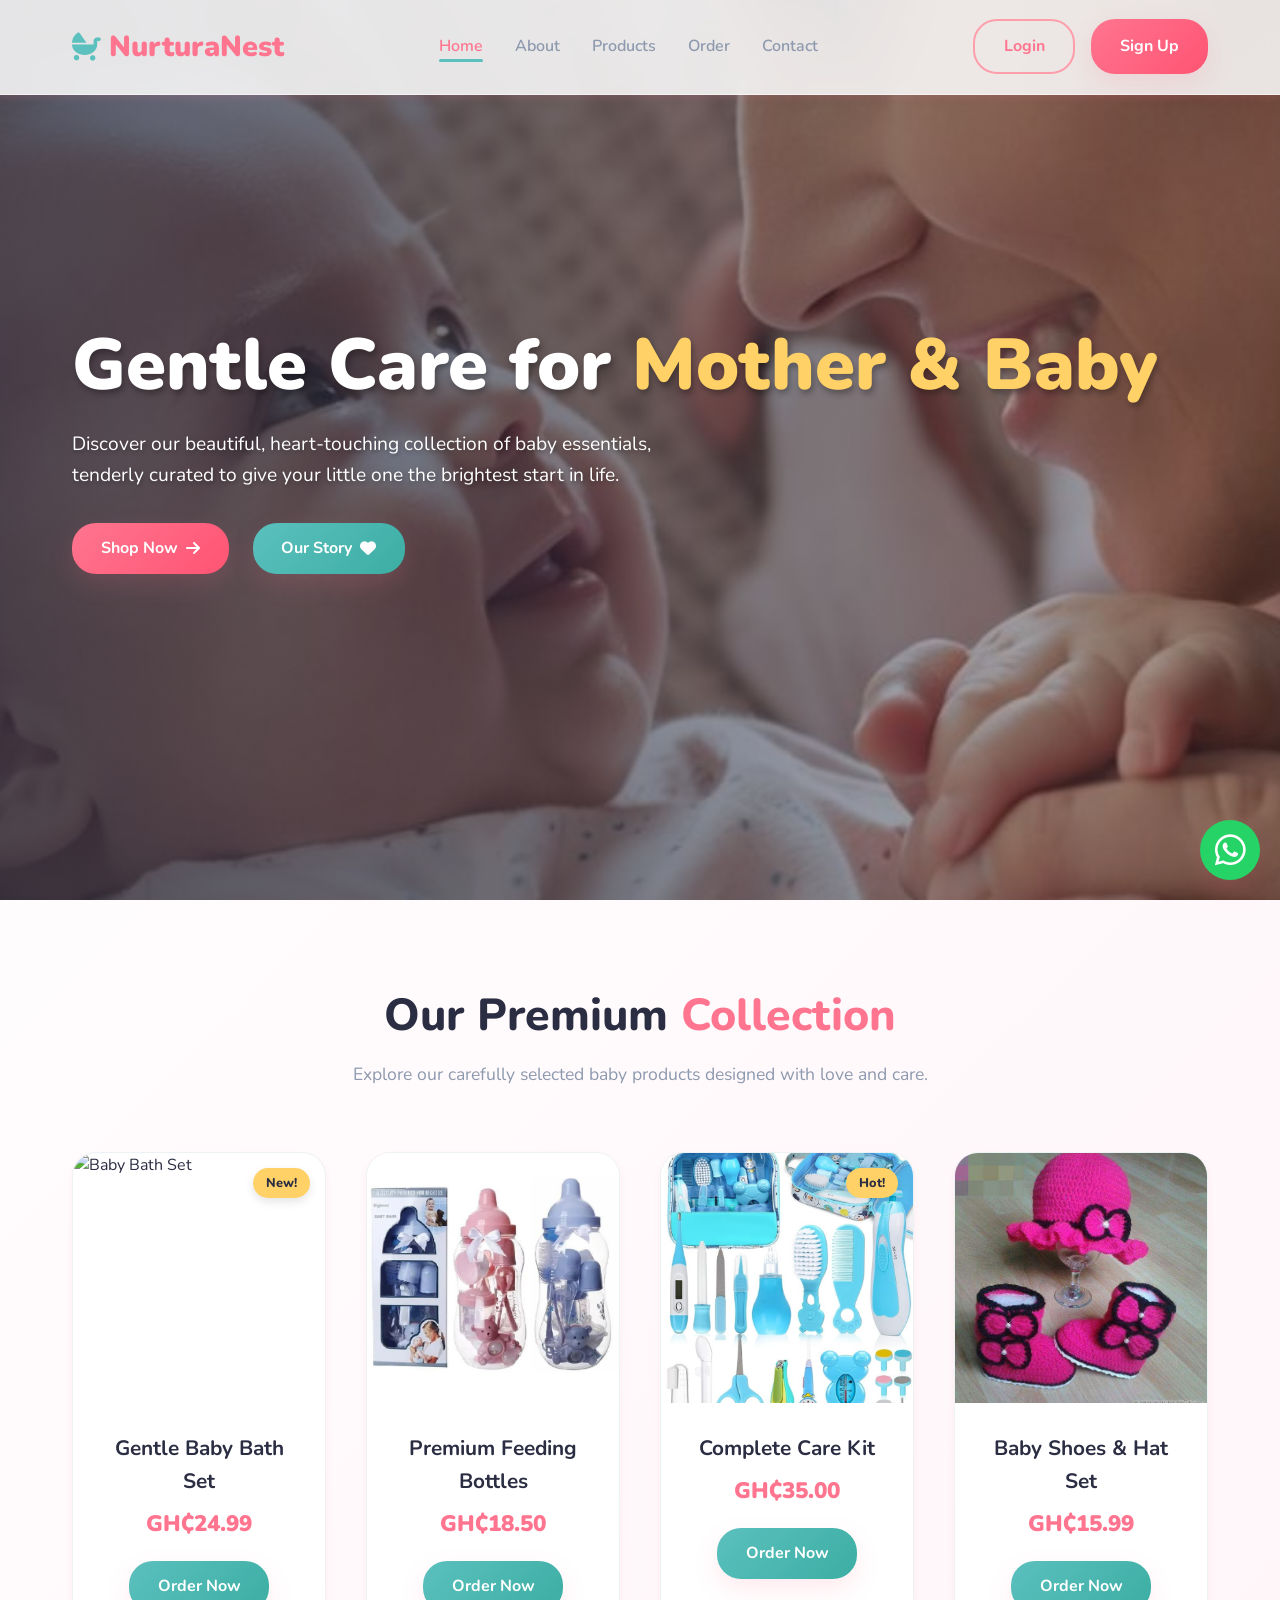
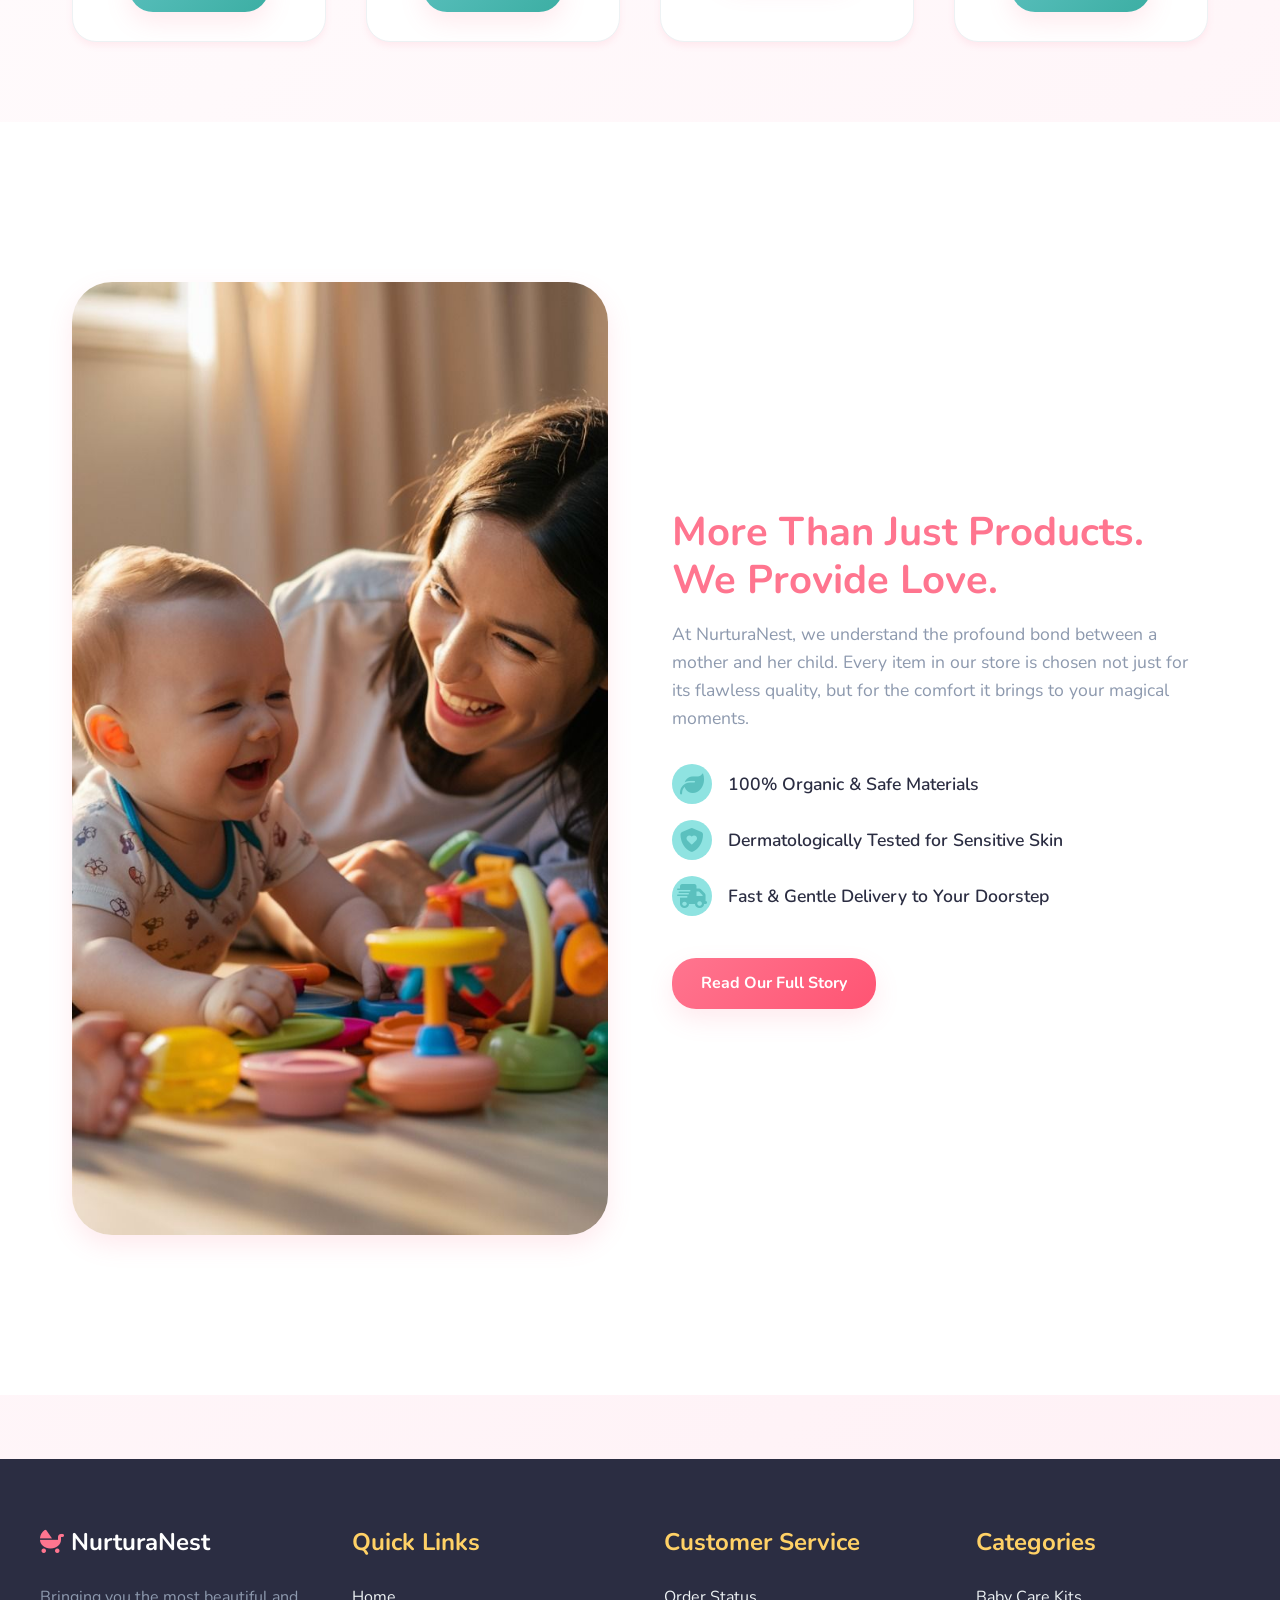
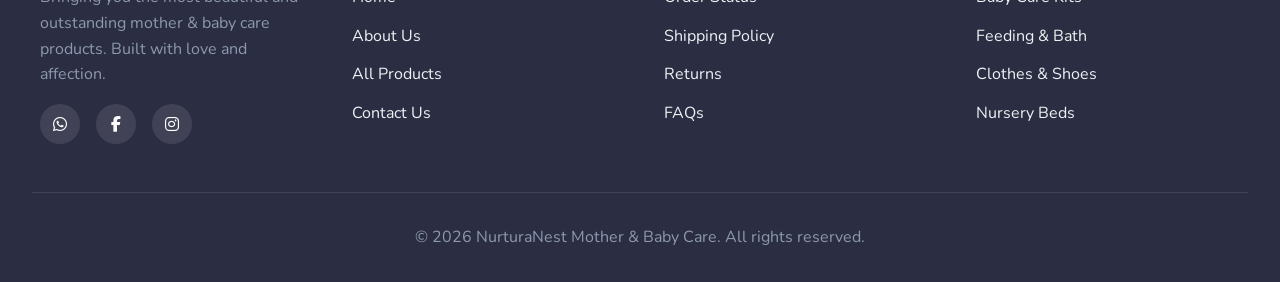
==== index.html @ 6cfafc57 "added all files" ====
<!DOCTYPE html>
<html lang="en">
<head>
    <meta charset="UTF-8">
    <meta name="viewport" content="width=device-width, initial-scale=1.0">
    <title>NurturaNest | Beautiful Mother & Baby Care</title>
    <!-- Font Awesome -->
    <link rel="stylesheet" href="https://cdnjs.cloudflare.com/ajax/libs/font-awesome/6.4.0/css/all.min.css"/>
    <!-- Custom CSS -->
    <link rel="stylesheet" href="style.css">
</head>
<body>

    <!-- Header / Navigation -->
    <header>
        <nav>
            <div class="logo">
                <i class="fa-solid fa-baby-carriage"></i> NurturaNest
            </div>
            
            <ul class="nav-links">
                <li><a href="index.html" class="active">Home</a></li>
                <li><a href="about.html">About</a></li>
                <li><a href="products.html">Products</a></li>
                <li><a href="order.html">Order</a></li>
                <li><a href="contact.html">Contact</a></li>
            </ul>

            <div class="nav-buttons">
                <a href="login.html" class="btn btn-login">Login</a>
                <a href="signup.html" class="btn btn-signup">Sign Up</a>
            </div>

            <div class="hamburger">
                <i class="fa-solid fa-bars"></i>
            </div>
        </nav>
    </header>

    <!-- Hero Section with Slideshow -->
    <section class="hero" id="home">
        <div class="slides">
            <div class="slide active" style="background-image: url('images/mother and baby.jpg');"></div>
            <div class="slide" style="background-image: url('images/baby2.jpg');"></div>
            <div class="slide" style="background-image: url('images/bab.jpg');"></div>
        </div>
        
        <div class="hero-content">
            <h1>Gentle Care for <span>Mother & Baby</span></h1>
            <p>Discover our beautiful, heart-touching collection of baby essentials, tenderly curated to give your little one the brightest start in life.</p>
            <div class="hero-buttons">
                <a href="products.html" class="btn btn-signup">Shop Now <i class="fa-solid fa-arrow-right"></i></a>
                <a href="about.html" class="btn btn-secondary">Our Story <i class="fa-solid fa-heart"></i></a>
            </div>
        </div>
    </section>

    <!-- Featured Categories Section -->
    <section class="container" id="featured">
        <div class="section-title">
            <h2>Our Premium <span>Collection</span></h2>
            <p>Explore our carefully selected baby products designed with love and care.</p>
        </div>

        <div class="products-grid">
            <!-- Product 1 -->
            <div class="product-card">
                <div class="product-badge">New!</div>
                <div class="product-img">
                    <img src="images/baby bath.jpg" alt="Baby Bath Set">
                </div>
                <div class="product-info">
                    <h3>Gentle Baby Bath Set</h3>
                    <div class="price">GH₵24.99</div>
                    <a href="order.html" class="btn btn-secondary">Order Now</a>
                </div>
            </div>

            <!-- Product 2 -->
            <div class="product-card">
                <div class="product-img">
                    <img src="images/feeding bottles.jpg" alt="Feeding Bottles">
                </div>
                <div class="product-info">
                    <h3>Premium Feeding Bottles</h3>
                    <div class="price">GH₵18.50</div>
                    <a href="order.html" class="btn btn-secondary">Order Now</a>
                </div>
            </div>

            <!-- Product 3 -->
            <div class="product-card">
                <div class="product-badge">Hot!</div>
                <div class="product-img">
                    <img src="images/baby care kit.jpg" alt="Baby Care Kit">
                </div>
                <div class="product-info">
                    <h3>Complete Care Kit</h3>
                    <div class="price">GH₵35.00</div>
                    <a href="order.html" class="btn btn-secondary">Order Now</a>
                </div>
            </div>

            <!-- Product 4 -->
            <div class="product-card">
                <div class="product-img">
                    <img src="images/shoes and hat.jpg" alt="Shoes and Hat">
                </div>
                <div class="product-info">
                    <h3>Baby Shoes & Hat Set</h3>
                    <div class="price">GH₵15.99</div>
                    <a href="order.html" class="btn btn-secondary">Order Now</a>
                </div>
            </div>
        </div>
    </section>

    <!-- About Snippet -->
    <section style="background-color: var(--white); padding: 5rem 0;">
        <div class="container about-grid">
            <div class="about-img">
                <img src="images/mama baby.jpg" alt="Mama and Baby">
            </div>
            <div class="about-text">
                <h2 style="color: var(--primary);">More Than Just Products. We Provide Love.</h2>
                <p>At NurturaNest, we understand the profound bond between a mother and her child. Every item in our store is chosen not just for its flawless quality, but for the comfort it brings to your magical moments.</p>
                
                <ul class="features-list">
                    <li><i class="fa-solid fa-leaf"></i> 100% Organic & Safe Materials</li>
                    <li><i class="fa-solid fa-shield-heart"></i> Dermatologically Tested for Sensitive Skin</li>
                    <li><i class="fa-solid fa-truck-fast"></i> Fast & Gentle Delivery to Your Doorstep</li>
                </ul>
                <br>
                <a href="about.html" class="btn btn-signup">Read Our Full Story</a>
            </div>
        </div>
    </section>

    <!-- Footer -->
    <footer>
        <div class="footer-grid">
            <div class="footer-col">
                <h3 style="color: var(--white);"><i class="fa-solid fa-baby-carriage" style="color: var(--primary);"></i> NurturaNest</h3>
                <p>Bringing you the most beautiful and outstanding mother & baby care products. Built with love and affection.</p>
                <div class="socials">
                    <a href="https://wa.me/233537479080"><i class="fa-brands fa-whatsapp"></i></a>
                    <a href="#"><i class="fa-brands fa-facebook-f"></i></a>
                    <a href="#"><i class="fa-brands fa-instagram"></i></a>
                </div>
            </div>
            <div class="footer-col">
                <h3>Quick Links</h3>
                <ul>
                    <li><a href="index.html">Home</a></li>
                    <li><a href="about.html">About Us</a></li>
                    <li><a href="products.html">All Products</a></li>
                    <li><a href="contact.html">Contact Us</a></li>
                </ul>
            </div>
            <div class="footer-col">
                <h3>Customer Service</h3>
                <ul>
                    <li><a href="order.html">Order Status</a></li>
                    <li><a href="#">Shipping Policy</a></li>
                    <li><a href="#">Returns</a></li>
                    <li><a href="#">FAQs</a></li>
                </ul>
            </div>
            <div class="footer-col">
                <h3>Categories</h3>
                <ul>
                    <li><a href="products.html#baby-care-kits">Baby Care Kits</a></li>
                    <li><a href="products.html#feeding-bath">Feeding & Bath</a></li>
                    <li><a href="products.html#clothes-shoes">Clothes & Shoes</a></li>
                    <li><a href="products.html#nursery-beds">Nursery Beds</a></li>
                </ul>
            </div>
        </div>
        <div class="footer-bottom">
            <p>&copy; 2026 NurturaNest Mother & Baby Care. All rights reserved.</p>
        </div>
    </footer>

    <script src="main.js"></script>
</body>
</html>
---- style.css ----
@import url('https://fonts.googleapis.com/css2?family=Nunito:wght@300;400;600;800;900&display=swap');

:root {
  /* Vibrant Pastel Palette */
  --primary: #FF758F; /* Vibrant Pink/Coral */
  --primary-light: #FF9EAB;
  --secondary: #5BC0BE; /* Vibrant Teal/Aquamarine */
  --secondary-light: #8FE3E1;
  --accent: #FFD166; /* Sunshine Yellow */
  --accent-light: #FFE399;
  
  /* Backgrounds */
  --bg-color: #FFFFFF;
  --bg-gradient: linear-gradient(135deg, #FFFFFF 0%, #FFF0F5 100%);
  --white: #ffffff;
  --dark: #2B2D42;
  --gray: #8D99AE;
  --light-gray: #EDF2F4;
  
  /* Effects */
  --shadow-sm: 0 4px 6px rgba(255, 117, 143, 0.1);
  --shadow-md: 0 10px 25px rgba(255, 117, 143, 0.15);
  --shadow-lg: 0 20px 40px rgba(91, 192, 190, 0.2);
  --radius-sm: 12px;
  --radius-md: 24px;
  --radius-lg: 40px;
  
  /* Glassmorphism */
  --glass-bg: rgba(255, 255, 255, 0.85);
  --glass-border: rgba(255, 255, 255, 0.5);
  --glass-shadow: 0 8px 32px 0 rgba(255, 117, 143, 0.15);
}

* {
  margin: 0;
  padding: 0;
  box-sizing: border-box;
  font-family: 'Nunito', sans-serif;
}

body {
  background: var(--bg-gradient);
  color: var(--dark);
  line-height: 1.6;
  overflow-x: hidden;
}

a { text-decoration: none; color: inherit; }
ul { list-style: none; }
img { max-width: 100%; display: block; object-fit: cover; }

/* -------------------------------------
   Header / Navbar
--------------------------------------*/
header {
  position: fixed;
  top: 0;
  left: 0;
  width: 100%;
  z-index: 1000;
  background: var(--glass-bg);
  backdrop-filter: blur(16px);
  -webkit-backdrop-filter: blur(16px);
  border-bottom: 1px solid var(--glass-border);
  box-shadow: var(--shadow-sm);
  transition: all 0.3s ease;
}

nav {
  max-width: 1200px;
  margin: 0 auto;
  padding: 1.2rem 2rem;
  display: flex;
  justify-content: space-between;
  align-items: center;
}

.logo {
  font-size: 1.8rem;
  font-weight: 900;
  color: var(--primary);
  display: flex;
  align-items: center;
  gap: 0.5rem;
}

.logo i {
  color: var(--secondary);
}

.nav-links {
  display: flex;
  gap: 2rem;
  align-items: center;
}

.nav-links li a {
  font-weight: 600;
  color: var(--gray);
  transition: all 0.3s;
  position: relative;
}

.nav-links li a:hover,
.nav-links li a.active {
  color: var(--primary);
}

.nav-links li a::after {
  content: '';
  position: absolute;
  bottom: -5px;
  left: 0;
  width: 0%;
  height: 3px;
  background: var(--secondary);
  border-radius: 5px;
  transition: width 0.3s;
}

.nav-links li a:hover::after,
.nav-links li a.active::after {
  width: 100%;
}

.nav-buttons {
  display: flex;
  gap: 1rem;
}

.btn {
  padding: 0.8rem 1.8rem;
  border-radius: var(--radius-md);
  font-weight: 700;
  cursor: pointer;
  transition: all 0.3s cubic-bezier(0.175, 0.885, 0.32, 1.275);
  border: none;
  font-size: 1rem;
  display: inline-flex;
  align-items: center;
  gap: 0.5rem;
}

.btn-login {
  background: transparent;
  color: var(--primary);
  border: 2px solid var(--primary-light);
}

.btn-login:hover {
  background: var(--primary-light);
  color: var(--white);
  transform: translateY(-2px);
}

.btn-signup {
  background: linear-gradient(135deg, var(--primary), #FF5473);
  color: var(--white);
  box-shadow: var(--shadow-md);
}

.btn-signup:hover {
  transform: translateY(-3px) scale(1.05);
  box-shadow: var(--shadow-lg);
}

.btn-secondary {
  background: linear-gradient(135deg, var(--secondary), #3CAEA3);
  color: var(--white);
  box-shadow: var(--shadow-md);
}

.btn-secondary:hover {
  transform: translateY(-3px) scale(1.05);
  box-shadow: var(--shadow-lg);
}

/* Hamburger */
.hamburger {
  display: none;
  cursor: pointer;
  font-size: 1.5rem;
  color: var(--dark);
}

/* -------------------------------------
   Hero Section & Slideshow
--------------------------------------*/
.hero {
  position: relative;
  width: 100%;
  height: 100vh;
  margin-top: 0;
  display: flex;
  align-items: center;
  justify-content: center;
  overflow: hidden;
}

.slides {
  position: absolute;
  top: 0;
  left: 0;
  width: 100%;
  height: 100%;
}

.slide {
  position: absolute;
  top: 0;
  left: 0;
  width: 100%;
  height: 100%;
  opacity: 0;
  transition: opacity 1s ease-in-out;
  background-size: cover;
  background-position: center;
}

.slide::after {
  content: '';
  position: absolute;
  top: 0; left: 0; right: 0; bottom: 0;
  background: linear-gradient(to right, rgba(43, 45, 66, 0.8) 0%, rgba(43, 45, 66, 0.3) 100%);
}

.slide.active {
  opacity: 1;
}

/* Zoom effect on active slide */
@keyframes kenburns {
  0% { transform: scale(1); }
  100% { transform: scale(1.1); }
}
.slide.active {
  animation: kenburns 10s ease-out forwards;
}

.hero-content {
  position: relative;
  z-index: 10;
  max-width: 1200px;
  width: 100%;
  padding: 0 2rem;
  color: var(--white);
}

.hero-content h1 {
  font-size: 4.5rem;
  font-weight: 900;
  line-height: 1.1;
  margin-bottom: 1.5rem;
  text-shadow: 2px 4px 6px rgba(0,0,0,0.3);
  animation: slideUp 1s ease 0.2s forwards;
  opacity: 0;
  transform: translateY(30px);
}

.hero-content h1 span {
  color: var(--accent);
}

.hero-content p {
  font-size: 1.2rem;
  max-width: 600px;
  margin-bottom: 2rem;
  text-shadow: 1px 2px 4px rgba(0,0,0,0.3);
  animation: slideUp 1s ease 0.4s forwards;
  opacity: 0;
  transform: translateY(30px);
}

.hero-buttons {
  animation: slideUp 1s ease 0.6s forwards;
  opacity: 0;
  transform: translateY(30px);
  display: flex;
  gap: 1.5rem;
}

@keyframes slideUp {
  to { opacity: 1; transform: translateY(0); }
}

/* -------------------------------------
   Container & Typography Utilities
--------------------------------------*/
.container {
  max-width: 1200px;
  margin: 0 auto;
  padding: 5rem 2rem;
}

.section-title {
  text-align: center;
  margin-bottom: 4rem;
}

.section-title h2 {
  font-size: 2.8rem;
  font-weight: 800;
  color: var(--dark);
  margin-bottom: 0.5rem;
}

.section-title h2 span {
  color: var(--primary);
}

.section-title p {
  color: var(--gray);
  font-size: 1.1rem;
}

/* -------------------------------------
   Product Grid (Reusable)
--------------------------------------*/
.products-grid {
  display: grid;
  grid-template-columns: repeat(auto-fill, minmax(250px, 1fr));
  gap: 2.5rem;
}

.vertical-grid {
  display: flex;
  flex-direction: column;
  align-items: center;
  gap: 2.5rem;
  max-width: 600px;
  margin: 0 auto;
}
.vertical-grid .product-card {
  width: 100%;
}

.product-card {
  background: var(--white);
  border-radius: var(--radius-md);
  overflow: hidden;
  box-shadow: var(--shadow-sm);
  transition: all 0.4s ease;
  position: relative;
  border: 1px solid var(--light-gray);
}

.product-card:hover {
  transform: translateY(-10px);
  box-shadow: var(--shadow-lg);
  border-color: var(--primary-light);
}

.product-img {
  width: 100%;
  height: 250px;
  overflow: hidden;
  position: relative;
}

.product-img img {
  width: 100%;
  height: 100%;
  object-fit: cover;
  transition: transform 0.5s ease;
}

.product-card:hover .product-img img {
  transform: scale(1.1);
}

.product-badge {
  position: absolute;
  top: 15px;
  right: 15px;
  background: var(--accent);
  color: var(--dark);
  font-weight: 800;
  padding: 0.3rem 0.8rem;
  border-radius: 20px;
  font-size: 0.8rem;
  z-index: 2;
  box-shadow: 0 4px 10px rgba(0,0,0,0.1);
}

.product-info {
  padding: 1.8rem;
  text-align: center;
}

.product-info h3 {
  font-size: 1.3rem;
  margin-bottom: 0.5rem;
  color: var(--dark);
}

.price {
  font-size: 1.4rem;
  font-weight: 900;
  color: var(--primary);
  margin-bottom: 1.2rem;
}

/* -------------------------------------
   About Grid (Home & About Page)
--------------------------------------*/
.about-grid {
  display: grid;
  grid-template-columns: 1fr 1fr;
  gap: 4rem;
  align-items: center;
}

.about-img {
  border-radius: var(--radius-lg);
  overflow: hidden;
  box-shadow: var(--shadow-md);
  position: relative;
}

.about-img::before {
  content: '';
  position: absolute;
  top: -20px; left: -20px;
  width: 100%; height: 100%;
  border-radius: var(--radius-lg);
  background: var(--accent-light);
  z-index: -1;
}

.about-text h2 {
  font-size: 2.5rem;
  margin-bottom: 1rem;
  line-height: 1.2;
}

.about-text p {
  color: var(--gray);
  margin-bottom: 1.5rem;
  font-size: 1.1rem;
}

.features-list {
  margin-top: 2rem;
}

.features-list li {
  display: flex;
  align-items: center;
  gap: 1rem;
  margin-bottom: 1rem;
  font-size: 1.1rem;
  font-weight: 600;
}

.features-list li i {
  color: var(--secondary);
  font-size: 1.5rem;
  background: var(--secondary-light);
  width: 40px; height: 40px;
  display: flex;
  align-items: center;
  justify-content: center;
  border-radius: 50%;
}

/* -------------------------------------
   Forms (Login, Signup, Contact, Order)
--------------------------------------*/
.auth-container, .contact-container, .order-container {
  display: flex;
  align-items: center;
  justify-content: center;
  min-height: calc(100vh - 80px); /* offset header */
  padding: 8rem 2rem 4rem;
}

.form-wrapper {
  display: flex;
  background: var(--white);
  border-radius: var(--radius-md);
  overflow: hidden;
  box-shadow: var(--shadow-lg);
  max-width: 1000px;
  width: 100%;
}

.form-image {
  flex: 1;
  background-size: cover;
  background-position: center;
  position: relative;
  min-height: 500px;
}

.form-image::after {
  content: '';
  position: absolute;
  top: 0; left: 0; width: 100%; height: 100%;
  background: linear-gradient(135deg, rgba(255, 117, 143, 0.4), rgba(91, 192, 190, 0.4));
}

.form-content {
  flex: 1;
  padding: 4rem 3rem;
  display: flex;
  flex-direction: column;
  justify-content: center;
}

.form-content h2 {
  font-size: 2.2rem;
  margin-bottom: 0.5rem;
  color: var(--dark);
}

.form-content p {
  color: var(--gray);
  margin-bottom: 2rem;
}

.input-group {
  margin-bottom: 1.5rem;
}

.input-group label {
  display: block;
  margin-bottom: 0.5rem;
  font-weight: 600;
  color: var(--dark);
}

.input-group input, .input-group textarea, .input-group select {
  width: 100%;
  padding: 1rem;
  border: 2px solid var(--light-gray);
  border-radius: var(--radius-sm);
  font-size: 1rem;
  outline: none;
  transition: all 0.3s ease;
  background: #FCFCFC;
}

.input-group input:focus, .input-group textarea:focus, .input-group select:focus {
  border-color: var(--primary);
  box-shadow: 0 0 0 4px var(--primary-light);
  background: var(--white);
}

.form-footer {
  margin-top: 1.5rem;
  text-align: center;
  color: var(--gray);
}

.form-footer a {
  color: var(--primary);
  font-weight: 700;
}

.full-form-wrapper {
  background: var(--white);
  padding: 4rem;
  border-radius: var(--radius-lg);
  box-shadow: var(--shadow-lg);
  max-width: 800px;
  width: 100%;
  margin: 0 auto;
}

/* -------------------------------------
   Footer
--------------------------------------*/
footer {
  background: var(--dark);
  color: var(--white);
  padding: 4rem 2rem 2rem;
  margin-top: 4rem;
}

.footer-grid {
  max-width: 1200px;
  margin: 0 auto;
  display: grid;
  grid-template-columns: repeat(auto-fit, minmax(200px, 1fr));
  gap: 3rem;
  margin-bottom: 3rem;
}

.footer-col h3 {
  font-size: 1.5rem;
  margin-bottom: 1.5rem;
  color: var(--accent);
}

.footer-col p {
  color: var(--gray);
  margin-bottom: 1rem;
}

.footer-col ul li {
  margin-bottom: 0.8rem;
}

.footer-col ul li a {
  color: var(--light-gray);
  transition: color 0.3s;
}

.footer-col ul li a:hover {
  color: var(--primary-light);
}

.socials {
  display: flex;
  gap: 1rem;
  margin-top: 1rem;
}

.socials a {
  width: 40px; height: 40px;
  border-radius: 50%;
  background: rgba(255,255,255,0.1);
  display: flex;
  align-items: center;
  justify-content: center;
  transition: all 0.3s;
}

.socials a:hover {
  background: var(--primary);
  transform: translateY(-3px);
}

.footer-bottom {
  text-align: center;
  padding-top: 2rem;
  border-top: 1px solid rgba(255,255,255,0.1);
  color: var(--gray);
}

/* -------------------------------------
   Media Queries
--------------------------------------*/
@media (max-width: 900px) {
  .about-grid, .form-wrapper {
    grid-template-columns: 1fr;
    flex-direction: column;
  }
  .form-image { min-height: 250px; }
  .hero-content h1 { font-size: 3rem; }
}

@media (max-width: 768px) {
  .nav-links, .nav-buttons {
    display: none;
    flex-direction: column;
    width: 100%;
    position: absolute;
    top: 100%;
    left: 0;
    background: var(--white);
    padding: 2rem;
    box-shadow: var(--shadow-md);
  }
  .nav-links.active, .nav-buttons.active {
    display: flex;
  }
  .hamburger { display: block; }
}

/* -------------------------------------
   WhatsApp Floating Widget
--------------------------------------*/
.whatsapp-float {
  position: fixed;
  bottom: 20px;
  right: 20px;
  width: 60px;
  height: 60px;
  background-color: #25D366;
  color: #FFF;
  border-radius: 50%;
  display: flex;
  justify-content: center;
  align-items: center;
  font-size: 35px;
  box-shadow: var(--shadow-md);
  z-index: 1000;
  transition: all 0.3s cubic-bezier(0.175, 0.885, 0.32, 1.275);
}

.whatsapp-float:hover {
  transform: scale(1.15) translateY(-5px);
  box-shadow: 0 10px 25px rgba(37, 211, 102, 0.4);
  color: #FFF;
}
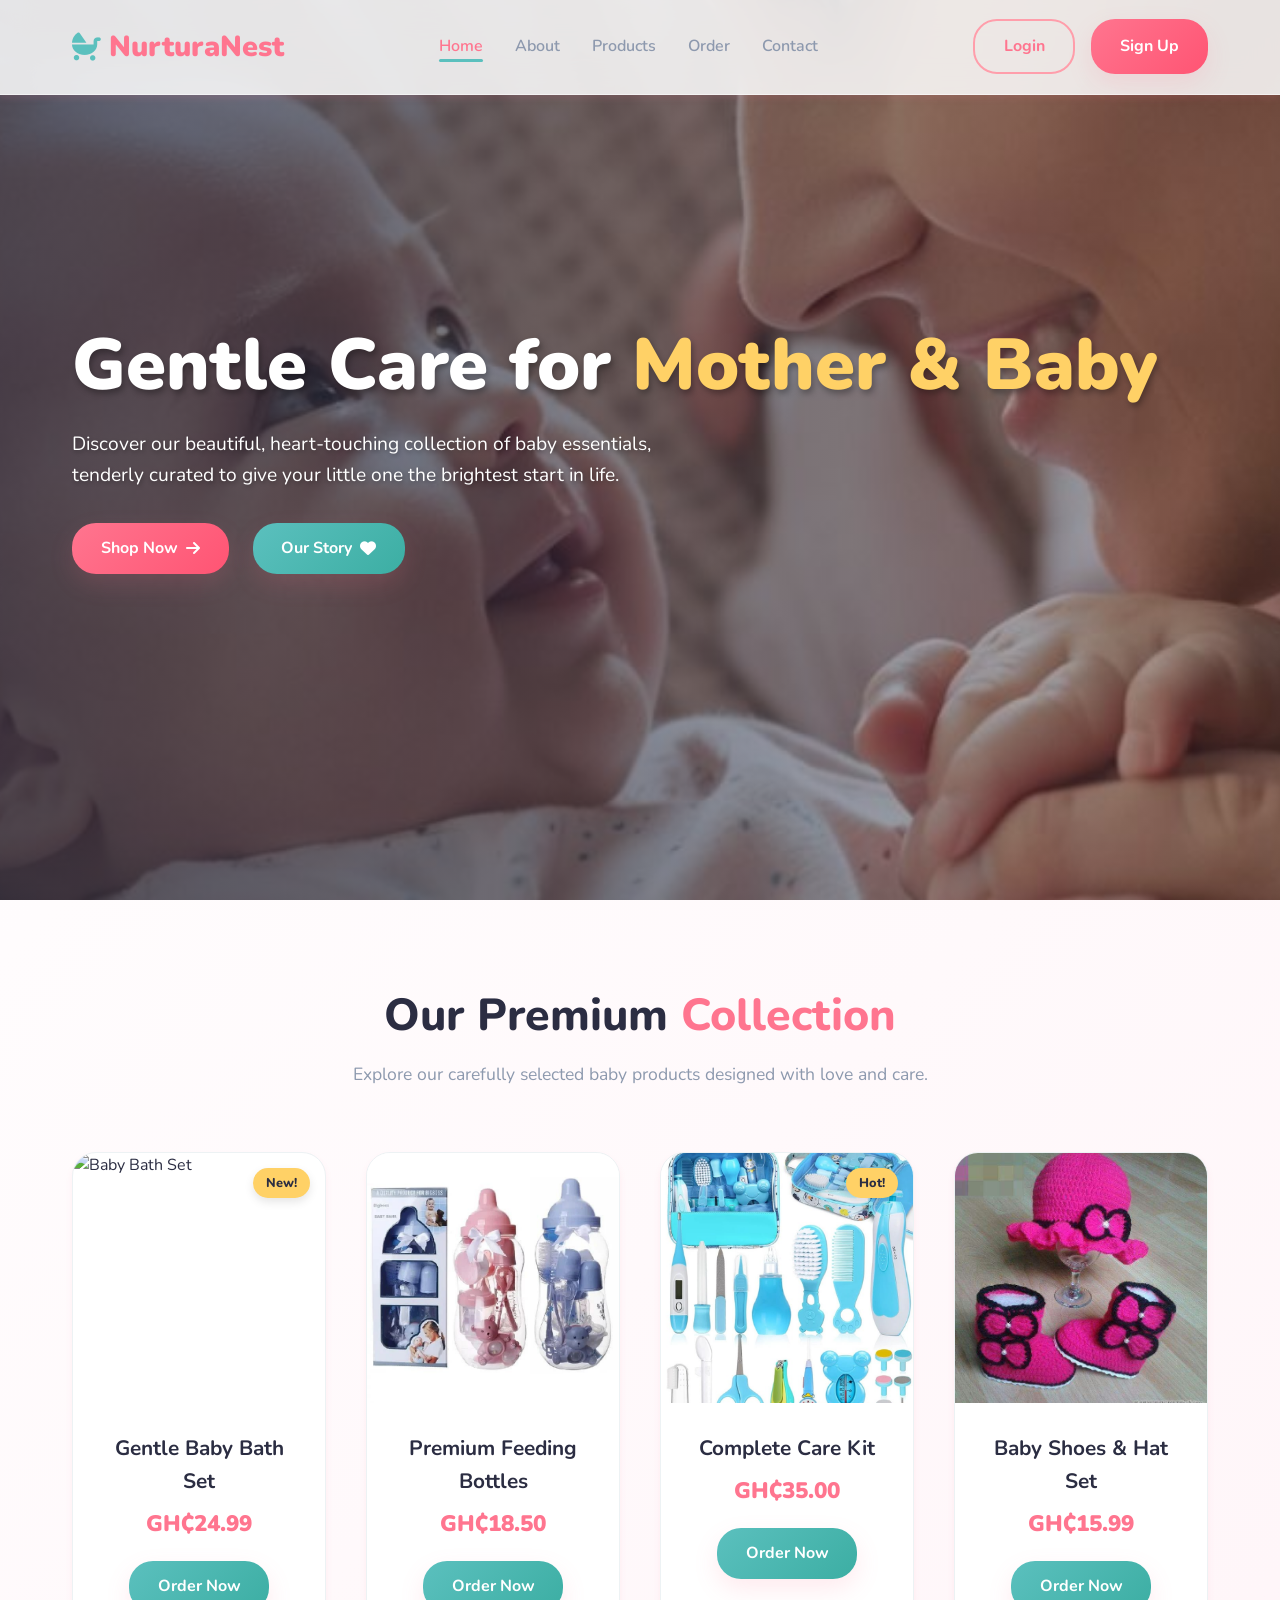
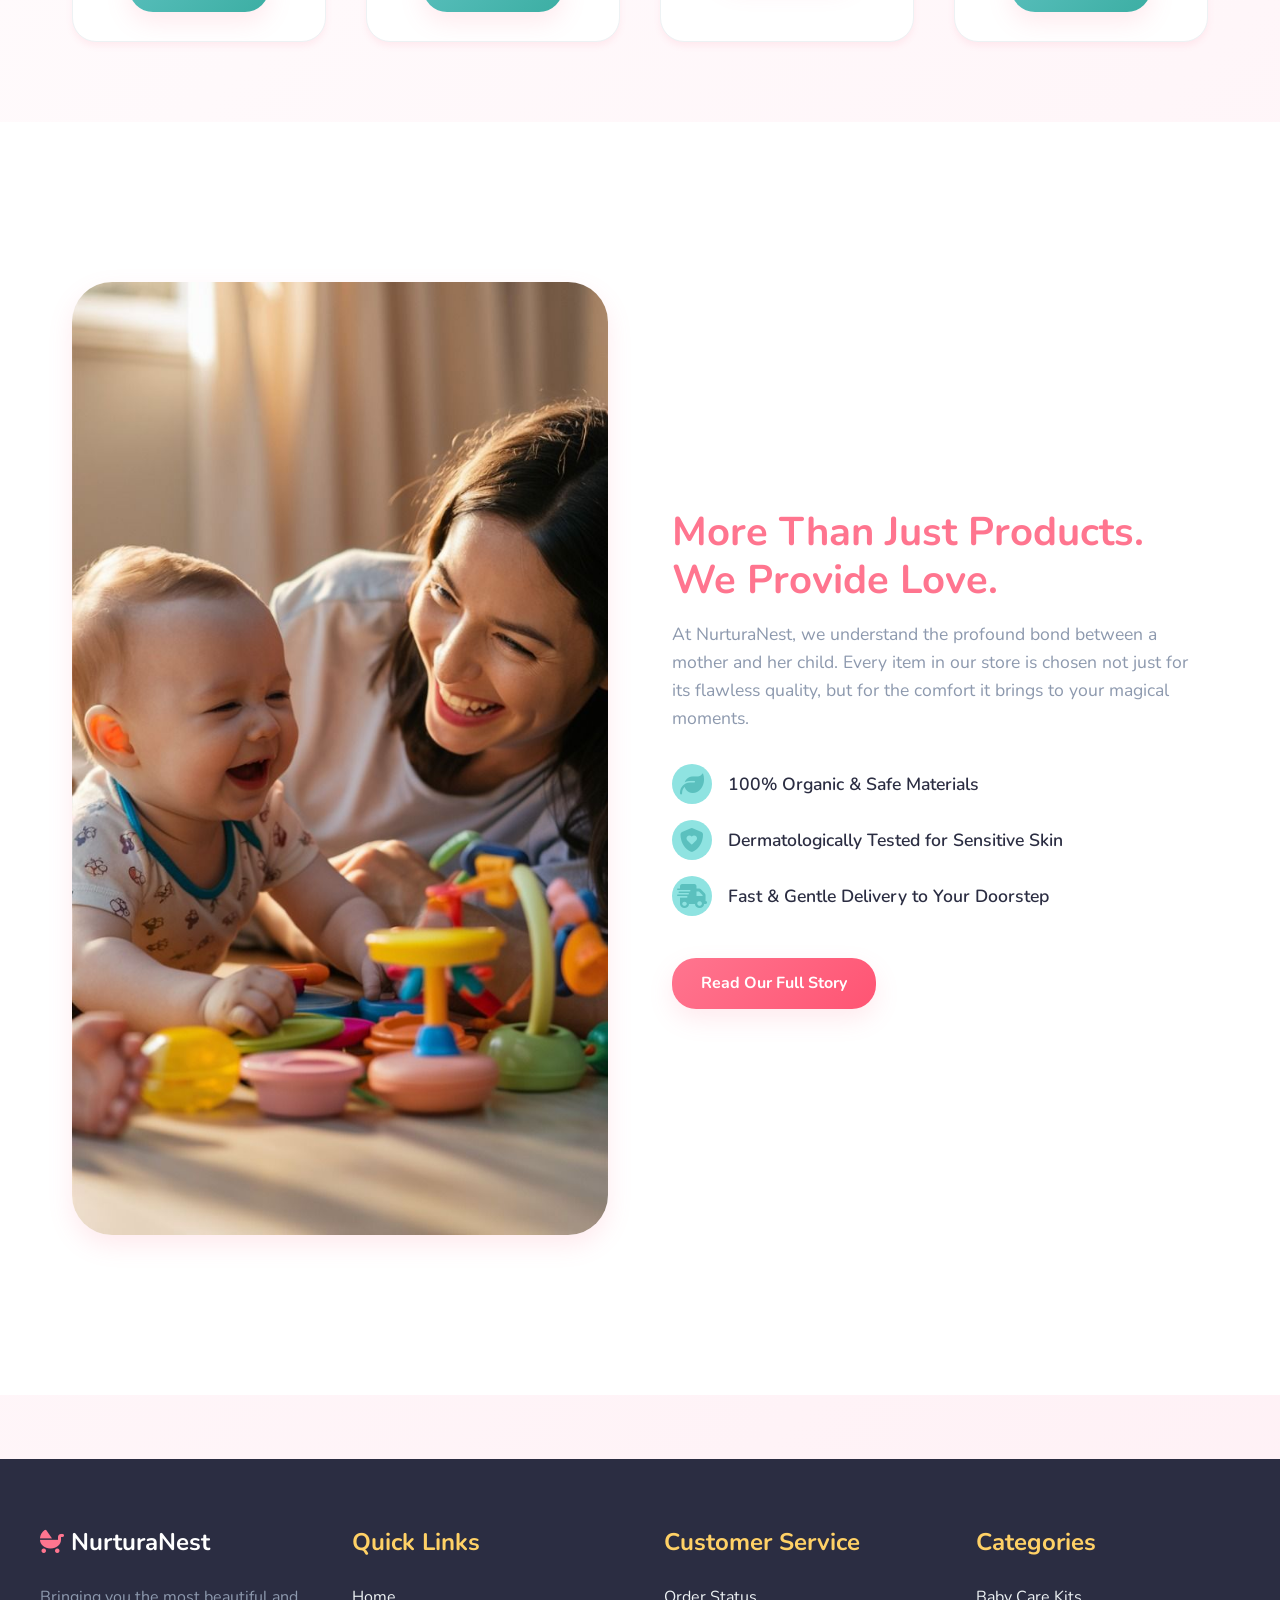
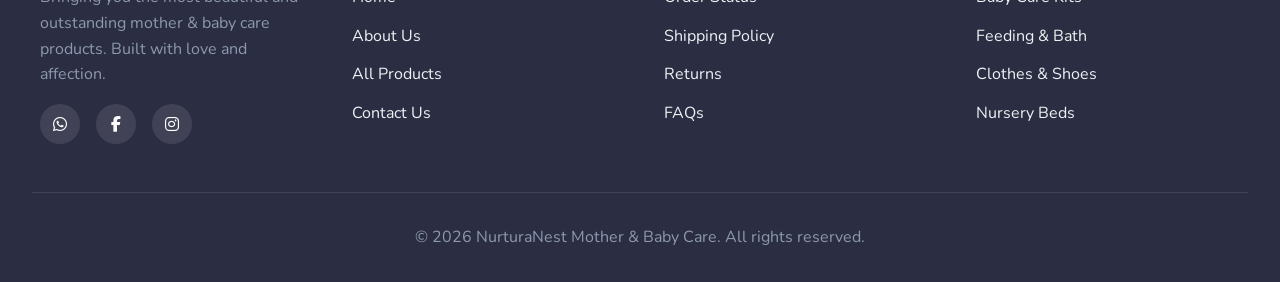
==== commit 75dfd7a8: "kindly add all the files" ====
--- a/index.html
+++ b/index.html
@@ -4,14 +4,14 @@
     <meta charset="UTF-8">
     <meta name="viewport" content="width=device-width, initial-scale=1.0">
     <title>NurturaNest | Beautiful Mother & Baby Care</title>
-    <!-- Font Awesome -->
+    
     <link rel="stylesheet" href="https://cdnjs.cloudflare.com/ajax/libs/font-awesome/6.4.0/css/all.min.css"/>
-    <!-- Custom CSS -->
+    
     <link rel="stylesheet" href="style.css">
 </head>
-<body>
+<body id="home-page">
 
-    <!-- Header / Navigation -->
+    
     <header>
         <nav>
             <div class="logo">
@@ -37,7 +37,7 @@
         </nav>
     </header>
 
-    <!-- Hero Section with Slideshow -->
+    
     <section class="hero" id="home">
         <div class="slides">
             <div class="slide active" style="background-image: url('images/mother and baby.jpg');"></div>
@@ -55,7 +55,7 @@
         </div>
     </section>
 
-    <!-- Featured Categories Section -->
+    
     <section class="container" id="featured">
         <div class="section-title">
             <h2>Our Premium <span>Collection</span></h2>
@@ -63,7 +63,7 @@
         </div>
 
         <div class="products-grid">
-            <!-- Product 1 -->
+            
             <div class="product-card">
                 <div class="product-badge">New!</div>
                 <div class="product-img">
@@ -76,7 +76,7 @@
                 </div>
             </div>
 
-            <!-- Product 2 -->
+            
             <div class="product-card">
                 <div class="product-img">
                     <img src="images/feeding bottles.jpg" alt="Feeding Bottles">
@@ -88,7 +88,7 @@
                 </div>
             </div>
 
-            <!-- Product 3 -->
+            
             <div class="product-card">
                 <div class="product-badge">Hot!</div>
                 <div class="product-img">
@@ -101,7 +101,7 @@
                 </div>
             </div>
 
-            <!-- Product 4 -->
+            
             <div class="product-card">
                 <div class="product-img">
                     <img src="images/shoes and hat.jpg" alt="Shoes and Hat">
@@ -115,7 +115,7 @@
         </div>
     </section>
 
-    <!-- About Snippet -->
+    
     <section style="background-color: var(--white); padding: 5rem 0;">
         <div class="container about-grid">
             <div class="about-img">
@@ -136,7 +136,7 @@
         </div>
     </section>
 
-    <!-- Footer -->
+    
     <footer>
         <div class="footer-grid">
             <div class="footer-col">
@@ -144,8 +144,8 @@
                 <p>Bringing you the most beautiful and outstanding mother & baby care products. Built with love and affection.</p>
                 <div class="socials">
                     <a href="https://wa.me/233537479080"><i class="fa-brands fa-whatsapp"></i></a>
-                    <a href="#"><i class="fa-brands fa-facebook-f"></i></a>
-                    <a href="#"><i class="fa-brands fa-instagram"></i></a>
+                    <a href="https://facebook.com" target="_blank"><i class="fa-brands fa-facebook-f"></i></a>
+                    <a href="https://instagram.com" target="_blank"><i class="fa-brands fa-instagram"></i></a>
                 </div>
             </div>
             <div class="footer-col">
@@ -161,9 +161,9 @@
                 <h3>Customer Service</h3>
                 <ul>
                     <li><a href="order.html">Order Status</a></li>
-                    <li><a href="#">Shipping Policy</a></li>
-                    <li><a href="#">Returns</a></li>
-                    <li><a href="#">FAQs</a></li>
+                    <li><a href="index.html">Shipping Policy</a></li>
+                    <li><a href="index.html">Returns</a></li>
+                    <li><a href="index.html">FAQs</a></li>
                 </ul>
             </div>
             <div class="footer-col">
@@ -184,3 +184,4 @@
     <script src="main.js"></script>
 </body>
 </html>
+
--- a/style.css
+++ b/style.css
@@ -1,15 +1,15 @@
 @import url('https://fonts.googleapis.com/css2?family=Nunito:wght@300;400;600;800;900&display=swap');
 
 :root {
-  /* Vibrant Pastel Palette */
-  --primary: #FF758F; /* Vibrant Pink/Coral */
+  
+  --primary: #FF758F; 
   --primary-light: #FF9EAB;
-  --secondary: #5BC0BE; /* Vibrant Teal/Aquamarine */
+  --secondary: #5BC0BE; 
   --secondary-light: #8FE3E1;
-  --accent: #FFD166; /* Sunshine Yellow */
+  --accent: #FFD166; 
   --accent-light: #FFE399;
   
-  /* Backgrounds */
+  
   --bg-color: #FFFFFF;
   --bg-gradient: linear-gradient(135deg, #FFFFFF 0%, #FFF0F5 100%);
   --white: #ffffff;
@@ -17,7 +17,7 @@
   --gray: #8D99AE;
   --light-gray: #EDF2F4;
   
-  /* Effects */
+  
   --shadow-sm: 0 4px 6px rgba(255, 117, 143, 0.1);
   --shadow-md: 0 10px 25px rgba(255, 117, 143, 0.15);
   --shadow-lg: 0 20px 40px rgba(91, 192, 190, 0.2);
@@ -25,7 +25,7 @@
   --radius-md: 24px;
   --radius-lg: 40px;
   
-  /* Glassmorphism */
+  
   --glass-bg: rgba(255, 255, 255, 0.85);
   --glass-border: rgba(255, 255, 255, 0.5);
   --glass-shadow: 0 8px 32px 0 rgba(255, 117, 143, 0.15);
@@ -49,9 +49,7 @@
 ul { list-style: none; }
 img { max-width: 100%; display: block; object-fit: cover; }
 
-/* -------------------------------------
-   Header / Navbar
---------------------------------------*/
+
 header {
   position: fixed;
   top: 0;
@@ -175,7 +173,7 @@
   box-shadow: var(--shadow-lg);
 }
 
-/* Hamburger */
+
 .hamburger {
   display: none;
   cursor: pointer;
@@ -183,9 +181,7 @@
   color: var(--dark);
 }
 
-/* -------------------------------------
-   Hero Section & Slideshow
---------------------------------------*/
+
 .hero {
   position: relative;
   width: 100%;
@@ -228,7 +224,7 @@
   opacity: 1;
 }
 
-/* Zoom effect on active slide */
+
 @keyframes kenburns {
   0% { transform: scale(1); }
   100% { transform: scale(1.1); }
@@ -283,9 +279,7 @@
   to { opacity: 1; transform: translateY(0); }
 }
 
-/* -------------------------------------
-   Container & Typography Utilities
---------------------------------------*/
+
 .container {
   max-width: 1200px;
   margin: 0 auto;
@@ -313,9 +307,7 @@
   font-size: 1.1rem;
 }
 
-/* -------------------------------------
-   Product Grid (Reusable)
---------------------------------------*/
+
 .products-grid {
   display: grid;
   grid-template-columns: repeat(auto-fill, minmax(250px, 1fr));
@@ -400,9 +392,7 @@
   margin-bottom: 1.2rem;
 }
 
-/* -------------------------------------
-   About Grid (Home & About Page)
---------------------------------------*/
+
 .about-grid {
   display: grid;
   grid-template-columns: 1fr 1fr;
@@ -463,14 +453,12 @@
   border-radius: 50%;
 }
 
-/* -------------------------------------
-   Forms (Login, Signup, Contact, Order)
---------------------------------------*/
+
 .auth-container, .contact-container, .order-container {
   display: flex;
   align-items: center;
   justify-content: center;
-  min-height: calc(100vh - 80px); /* offset header */
+  min-height: calc(100vh - 80px); 
   padding: 8rem 2rem 4rem;
 }
 
@@ -567,9 +555,7 @@
   margin: 0 auto;
 }
 
-/* -------------------------------------
-   Footer
---------------------------------------*/
+
 footer {
   background: var(--dark);
   color: var(--white);
@@ -638,9 +624,7 @@
   color: var(--gray);
 }
 
-/* -------------------------------------
-   Media Queries
---------------------------------------*/
+
 @media (max-width: 900px) {
   .about-grid, .form-wrapper {
     grid-template-columns: 1fr;
@@ -668,9 +652,7 @@
   .hamburger { display: block; }
 }
 
-/* -------------------------------------
-   WhatsApp Floating Widget
---------------------------------------*/
+
 .whatsapp-float {
   position: fixed;
   bottom: 20px;
@@ -694,3 +676,4 @@
   box-shadow: 0 10px 25px rgba(37, 211, 102, 0.4);
   color: #FFF;
 }
+
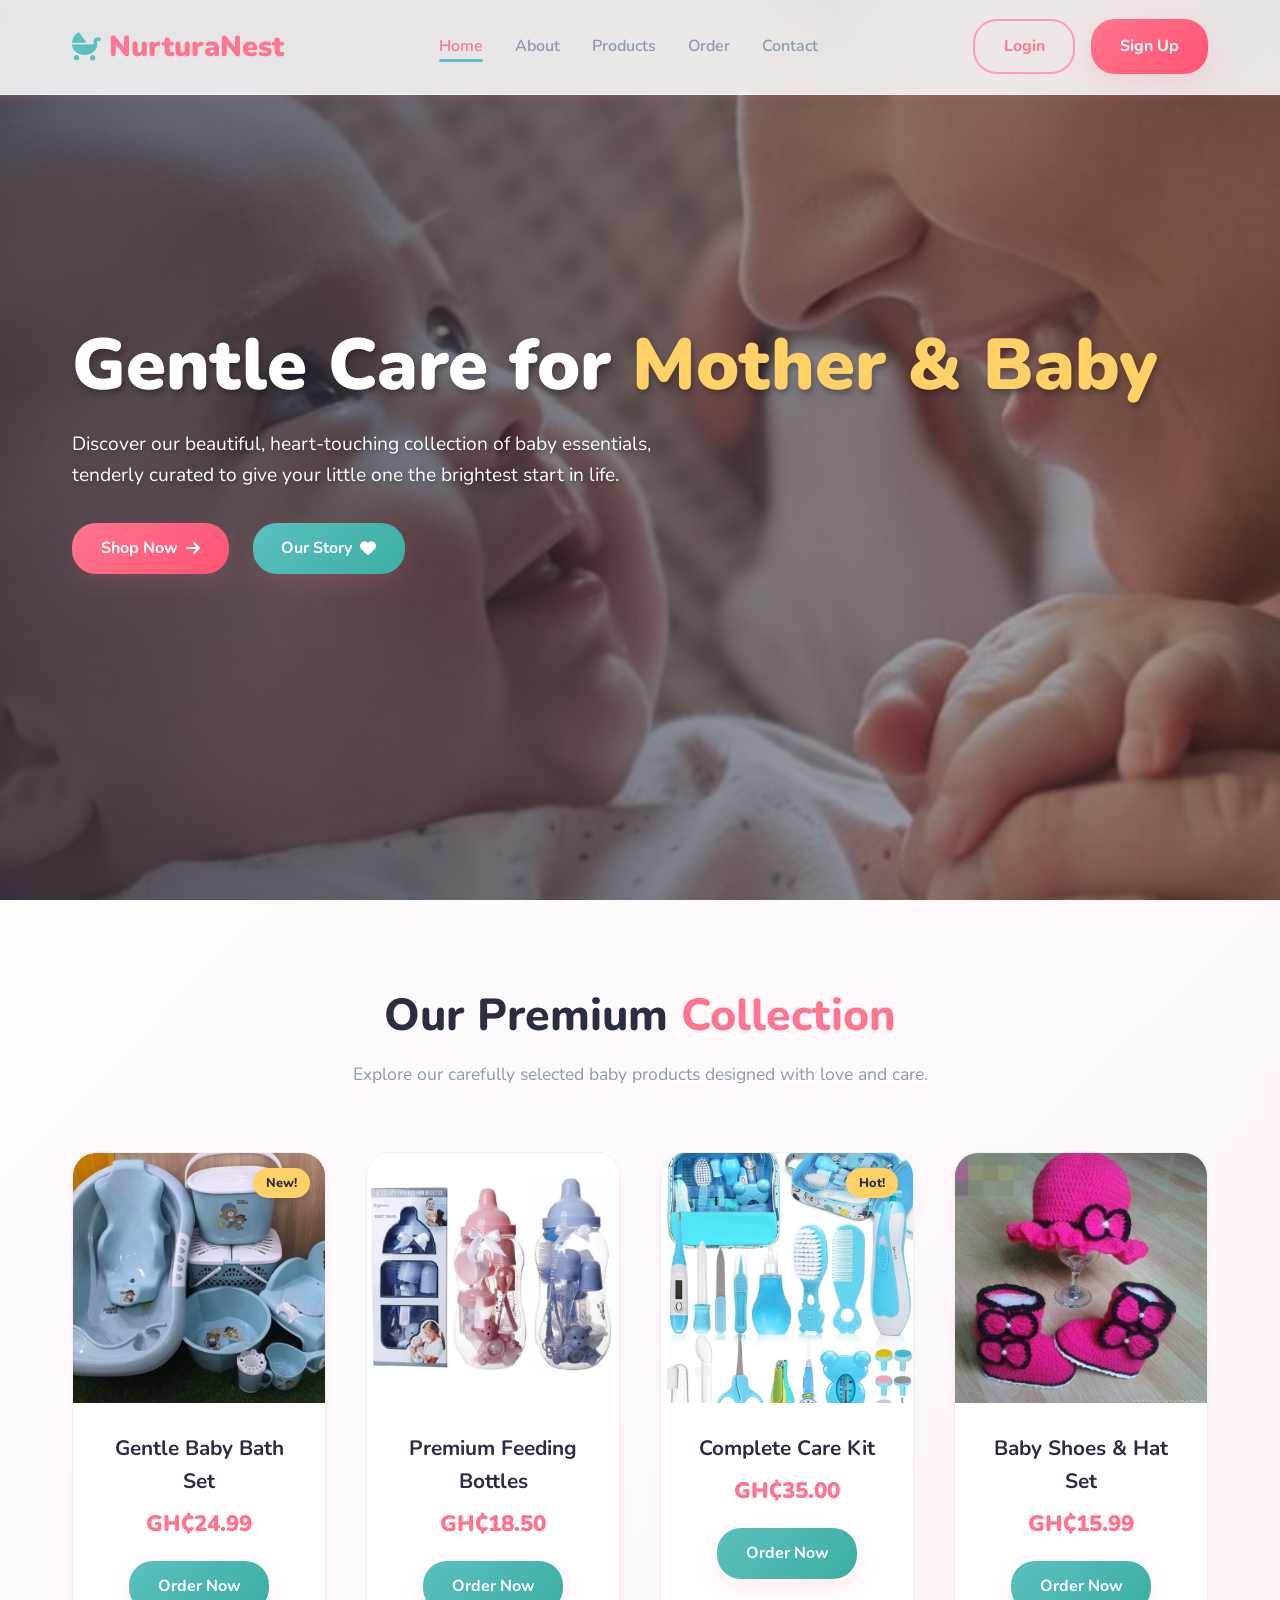
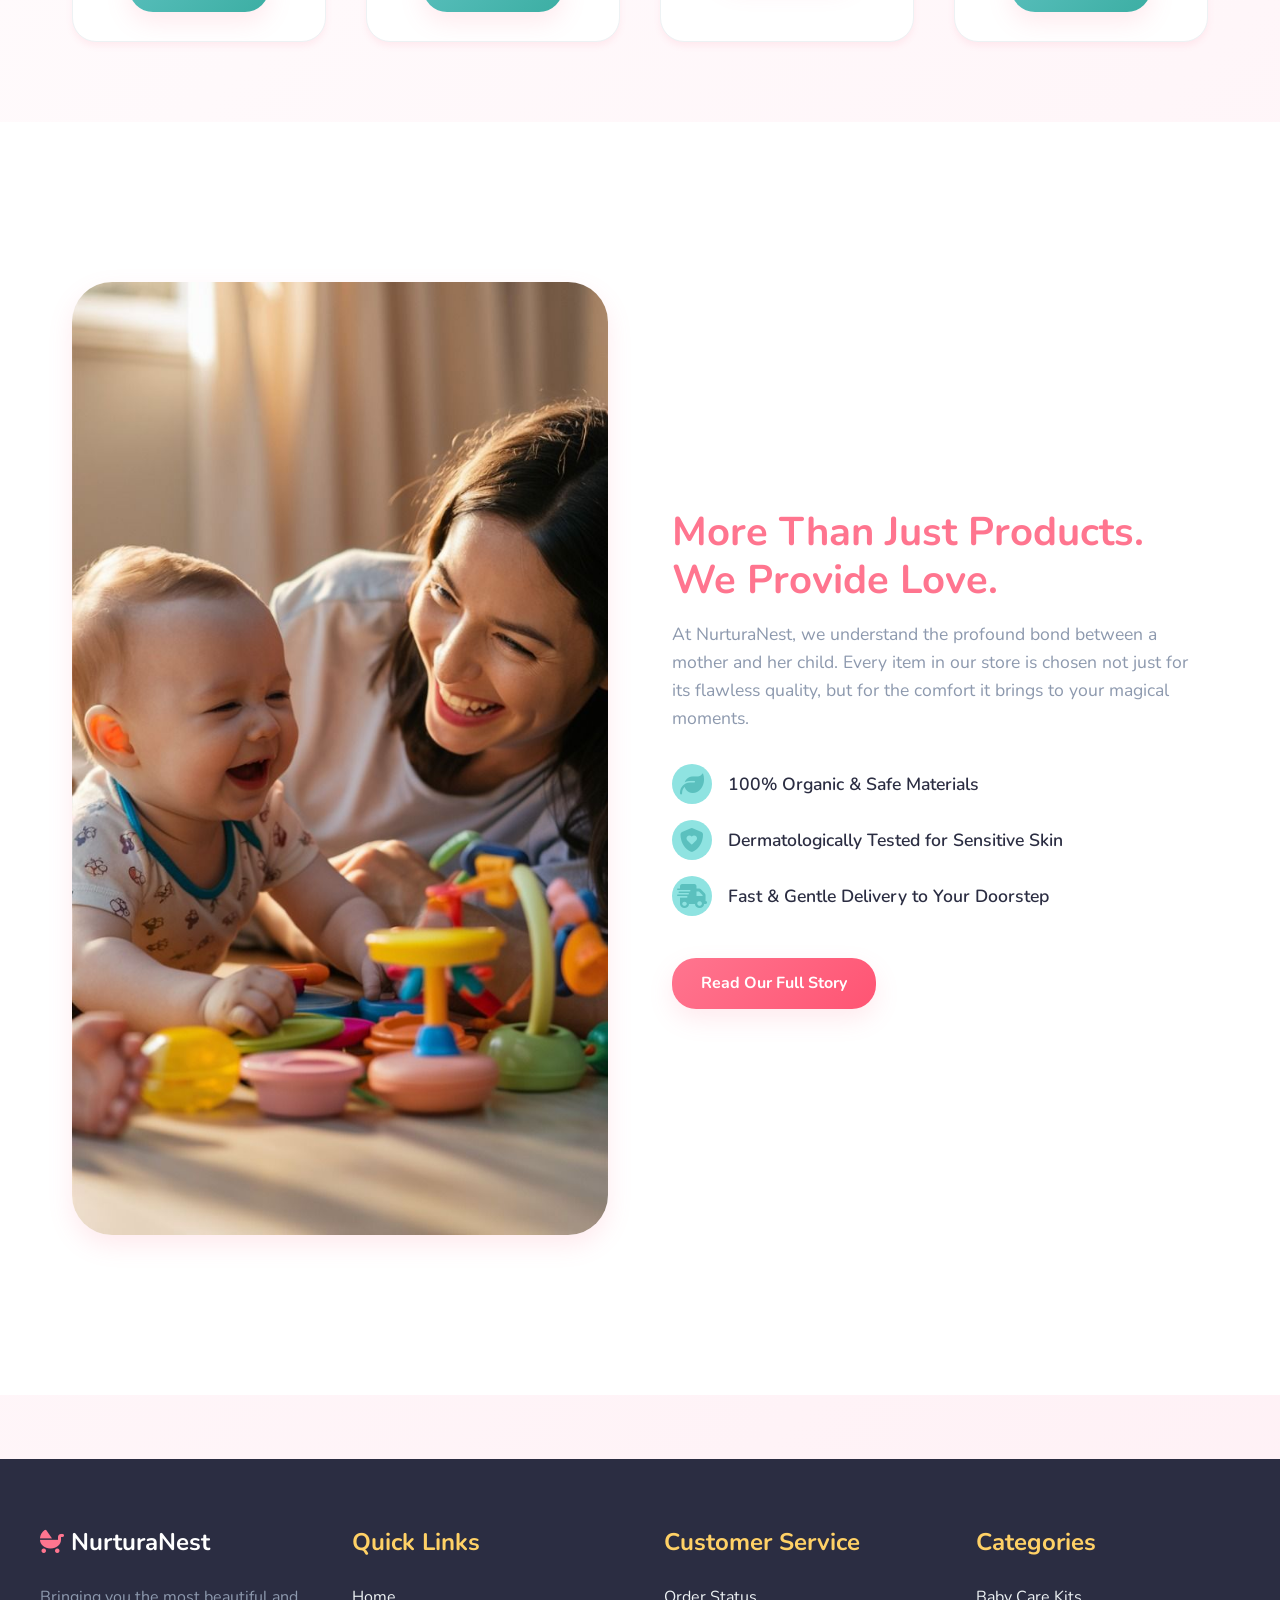
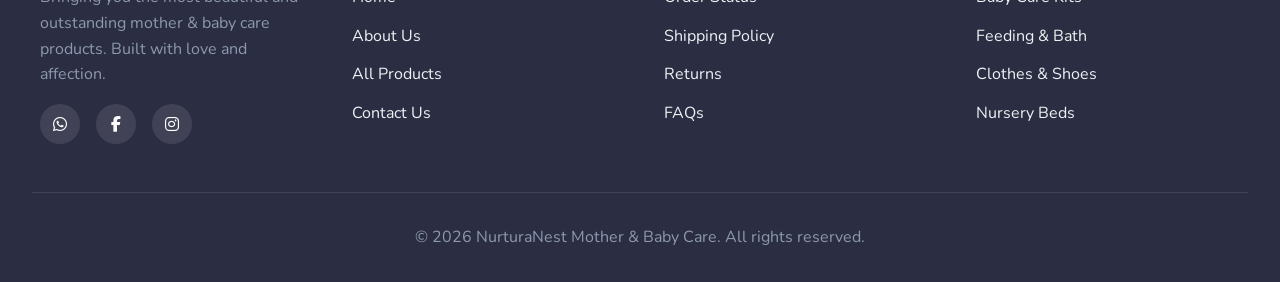
==== commit 14fe73d3: "push all changes" ====
--- a/index.html
+++ b/index.html
@@ -7,7 +7,7 @@
     
     <link rel="stylesheet" href="https://cdnjs.cloudflare.com/ajax/libs/font-awesome/6.4.0/css/all.min.css"/>
     
-    <link rel="stylesheet" href="style.css">
+    <link rel="stylesheet" href="src/style.css">
 </head>
 <body id="home-page">
 
@@ -20,15 +20,15 @@
             
             <ul class="nav-links">
                 <li><a href="index.html" class="active">Home</a></li>
-                <li><a href="about.html">About</a></li>
-                <li><a href="products.html">Products</a></li>
-                <li><a href="order.html">Order</a></li>
-                <li><a href="contact.html">Contact</a></li>
+                <li><a href="pages/about.html">About</a></li>
+                <li><a href="pages/products.html">Products</a></li>
+                <li><a href="pages/order.html">Order</a></li>
+                <li><a href="pages/contact.html">Contact</a></li>
             </ul>
 
             <div class="nav-buttons">
-                <a href="login.html" class="btn btn-login">Login</a>
-                <a href="signup.html" class="btn btn-signup">Sign Up</a>
+                <a href="pages/login.html" class="btn btn-login">Login</a>
+                <a href="pages/signup.html" class="btn btn-signup">Sign Up</a>
             </div>
 
             <div class="hamburger">
@@ -49,8 +49,8 @@
             <h1>Gentle Care for <span>Mother & Baby</span></h1>
             <p>Discover our beautiful, heart-touching collection of baby essentials, tenderly curated to give your little one the brightest start in life.</p>
             <div class="hero-buttons">
-                <a href="products.html" class="btn btn-signup">Shop Now <i class="fa-solid fa-arrow-right"></i></a>
-                <a href="about.html" class="btn btn-secondary">Our Story <i class="fa-solid fa-heart"></i></a>
+                <a href="pages/products.html" class="btn btn-signup">Shop Now <i class="fa-solid fa-arrow-right"></i></a>
+                <a href="pages/about.html" class="btn btn-secondary">Our Story <i class="fa-solid fa-heart"></i></a>
             </div>
         </div>
     </section>
@@ -67,12 +67,12 @@
             <div class="product-card">
                 <div class="product-badge">New!</div>
                 <div class="product-img">
-                    <img src="images/baby bath.jpg" alt="Baby Bath Set">
+                    <img src="images/Baby bath.jpg" alt="Baby Bath Set">
                 </div>
                 <div class="product-info">
                     <h3>Gentle Baby Bath Set</h3>
                     <div class="price">GH₵24.99</div>
-                    <a href="order.html" class="btn btn-secondary">Order Now</a>
+                    <a href="pages/order.html" class="btn btn-secondary">Order Now</a>
                 </div>
             </div>
 
@@ -84,7 +84,7 @@
                 <div class="product-info">
                     <h3>Premium Feeding Bottles</h3>
                     <div class="price">GH₵18.50</div>
-                    <a href="order.html" class="btn btn-secondary">Order Now</a>
+                    <a href="pages/order.html" class="btn btn-secondary">Order Now</a>
                 </div>
             </div>
 
@@ -97,7 +97,7 @@
                 <div class="product-info">
                     <h3>Complete Care Kit</h3>
                     <div class="price">GH₵35.00</div>
-                    <a href="order.html" class="btn btn-secondary">Order Now</a>
+                    <a href="pages/order.html" class="btn btn-secondary">Order Now</a>
                 </div>
             </div>
 
@@ -109,7 +109,7 @@
                 <div class="product-info">
                     <h3>Baby Shoes & Hat Set</h3>
                     <div class="price">GH₵15.99</div>
-                    <a href="order.html" class="btn btn-secondary">Order Now</a>
+                    <a href="pages/order.html" class="btn btn-secondary">Order Now</a>
                 </div>
             </div>
         </div>
@@ -131,7 +131,7 @@
                     <li><i class="fa-solid fa-truck-fast"></i> Fast & Gentle Delivery to Your Doorstep</li>
                 </ul>
                 <br>
-                <a href="about.html" class="btn btn-signup">Read Our Full Story</a>
+                <a href="pages/about.html" class="btn btn-signup">Read Our Full Story</a>
             </div>
         </div>
     </section>
@@ -152,15 +152,15 @@
                 <h3>Quick Links</h3>
                 <ul>
                     <li><a href="index.html">Home</a></li>
-                    <li><a href="about.html">About Us</a></li>
-                    <li><a href="products.html">All Products</a></li>
-                    <li><a href="contact.html">Contact Us</a></li>
+                    <li><a href="pages/about.html">About Us</a></li>
+                    <li><a href="pages/products.html">All Products</a></li>
+                    <li><a href="pages/contact.html">Contact Us</a></li>
                 </ul>
             </div>
             <div class="footer-col">
                 <h3>Customer Service</h3>
                 <ul>
-                    <li><a href="order.html">Order Status</a></li>
+                    <li><a href="pages/order.html">Order Status</a></li>
                     <li><a href="index.html">Shipping Policy</a></li>
                     <li><a href="index.html">Returns</a></li>
                     <li><a href="index.html">FAQs</a></li>
@@ -181,7 +181,7 @@
         </div>
     </footer>
 
-    <script src="main.js"></script>
+    <script src="src/main.js"></script>
 </body>
 </html>
 
--- a/src/style.css
+++ b/src/style.css
@@ -0,0 +1,679 @@
+@import url('https://fonts.googleapis.com/css2?family=Nunito:wght@300;400;600;800;900&display=swap');
+
+:root {
+  
+  --primary: #FF758F; 
+  --primary-light: #FF9EAB;
+  --secondary: #5BC0BE; 
+  --secondary-light: #8FE3E1;
+  --accent: #FFD166; 
+  --accent-light: #FFE399;
+  
+  
+  --bg-color: #FFFFFF;
+  --bg-gradient: linear-gradient(135deg, #FFFFFF 0%, #FFF0F5 100%);
+  --white: #ffffff;
+  --dark: #2B2D42;
+  --gray: #8D99AE;
+  --light-gray: #EDF2F4;
+  
+  
+  --shadow-sm: 0 4px 6px rgba(255, 117, 143, 0.1);
+  --shadow-md: 0 10px 25px rgba(255, 117, 143, 0.15);
+  --shadow-lg: 0 20px 40px rgba(91, 192, 190, 0.2);
+  --radius-sm: 12px;
+  --radius-md: 24px;
+  --radius-lg: 40px;
+  
+  
+  --glass-bg: rgba(255, 255, 255, 0.85);
+  --glass-border: rgba(255, 255, 255, 0.5);
+  --glass-shadow: 0 8px 32px 0 rgba(255, 117, 143, 0.15);
+}
+
+* {
+  margin: 0;
+  padding: 0;
+  box-sizing: border-box;
+  font-family: 'Nunito', sans-serif;
+}
+
+body {
+  background: var(--bg-gradient);
+  color: var(--dark);
+  line-height: 1.6;
+  overflow-x: hidden;
+}
+
+a { text-decoration: none; color: inherit; }
+ul { list-style: none; }
+img { max-width: 100%; display: block; object-fit: cover; }
+
+
+header {
+  position: fixed;
+  top: 0;
+  left: 0;
+  width: 100%;
+  z-index: 1000;
+  background: var(--glass-bg);
+  backdrop-filter: blur(16px);
+  -webkit-backdrop-filter: blur(16px);
+  border-bottom: 1px solid var(--glass-border);
+  box-shadow: var(--shadow-sm);
+  transition: all 0.3s ease;
+}
+
+nav {
+  max-width: 1200px;
+  margin: 0 auto;
+  padding: 1.2rem 2rem;
+  display: flex;
+  justify-content: space-between;
+  align-items: center;
+}
+
+.logo {
+  font-size: 1.8rem;
+  font-weight: 900;
+  color: var(--primary);
+  display: flex;
+  align-items: center;
+  gap: 0.5rem;
+}
+
+.logo i {
+  color: var(--secondary);
+}
+
+.nav-links {
+  display: flex;
+  gap: 2rem;
+  align-items: center;
+}
+
+.nav-links li a {
+  font-weight: 600;
+  color: var(--gray);
+  transition: all 0.3s;
+  position: relative;
+}
+
+.nav-links li a:hover,
+.nav-links li a.active {
+  color: var(--primary);
+}
+
+.nav-links li a::after {
+  content: '';
+  position: absolute;
+  bottom: -5px;
+  left: 0;
+  width: 0%;
+  height: 3px;
+  background: var(--secondary);
+  border-radius: 5px;
+  transition: width 0.3s;
+}
+
+.nav-links li a:hover::after,
+.nav-links li a.active::after {
+  width: 100%;
+}
+
+.nav-buttons {
+  display: flex;
+  gap: 1rem;
+}
+
+.btn {
+  padding: 0.8rem 1.8rem;
+  border-radius: var(--radius-md);
+  font-weight: 700;
+  cursor: pointer;
+  transition: all 0.3s cubic-bezier(0.175, 0.885, 0.32, 1.275);
+  border: none;
+  font-size: 1rem;
+  display: inline-flex;
+  align-items: center;
+  gap: 0.5rem;
+}
+
+.btn-login {
+  background: transparent;
+  color: var(--primary);
+  border: 2px solid var(--primary-light);
+}
+
+.btn-login:hover {
+  background: var(--primary-light);
+  color: var(--white);
+  transform: translateY(-2px);
+}
+
+.btn-signup {
+  background: linear-gradient(135deg, var(--primary), #FF5473);
+  color: var(--white);
+  box-shadow: var(--shadow-md);
+}
+
+.btn-signup:hover {
+  transform: translateY(-3px) scale(1.05);
+  box-shadow: var(--shadow-lg);
+}
+
+.btn-secondary {
+  background: linear-gradient(135deg, var(--secondary), #3CAEA3);
+  color: var(--white);
+  box-shadow: var(--shadow-md);
+}
+
+.btn-secondary:hover {
+  transform: translateY(-3px) scale(1.05);
+  box-shadow: var(--shadow-lg);
+}
+
+
+.hamburger {
+  display: none;
+  cursor: pointer;
+  font-size: 1.5rem;
+  color: var(--dark);
+}
+
+
+.hero {
+  position: relative;
+  width: 100%;
+  height: 100vh;
+  margin-top: 0;
+  display: flex;
+  align-items: center;
+  justify-content: center;
+  overflow: hidden;
+}
+
+.slides {
+  position: absolute;
+  top: 0;
+  left: 0;
+  width: 100%;
+  height: 100%;
+}
+
+.slide {
+  position: absolute;
+  top: 0;
+  left: 0;
+  width: 100%;
+  height: 100%;
+  opacity: 0;
+  transition: opacity 1s ease-in-out;
+  background-size: cover;
+  background-position: center;
+}
+
+.slide::after {
+  content: '';
+  position: absolute;
+  top: 0; left: 0; right: 0; bottom: 0;
+  background: linear-gradient(to right, rgba(43, 45, 66, 0.8) 0%, rgba(43, 45, 66, 0.3) 100%);
+}
+
+.slide.active {
+  opacity: 1;
+}
+
+
+@keyframes kenburns {
+  0% { transform: scale(1); }
+  100% { transform: scale(1.1); }
+}
+.slide.active {
+  animation: kenburns 10s ease-out forwards;
+}
+
+.hero-content {
+  position: relative;
+  z-index: 10;
+  max-width: 1200px;
+  width: 100%;
+  padding: 0 2rem;
+  color: var(--white);
+}
+
+.hero-content h1 {
+  font-size: 4.5rem;
+  font-weight: 900;
+  line-height: 1.1;
+  margin-bottom: 1.5rem;
+  text-shadow: 2px 4px 6px rgba(0,0,0,0.3);
+  animation: slideUp 1s ease 0.2s forwards;
+  opacity: 0;
+  transform: translateY(30px);
+}
+
+.hero-content h1 span {
+  color: var(--accent);
+}
+
+.hero-content p {
+  font-size: 1.2rem;
+  max-width: 600px;
+  margin-bottom: 2rem;
+  text-shadow: 1px 2px 4px rgba(0,0,0,0.3);
+  animation: slideUp 1s ease 0.4s forwards;
+  opacity: 0;
+  transform: translateY(30px);
+}
+
+.hero-buttons {
+  animation: slideUp 1s ease 0.6s forwards;
+  opacity: 0;
+  transform: translateY(30px);
+  display: flex;
+  gap: 1.5rem;
+}
+
+@keyframes slideUp {
+  to { opacity: 1; transform: translateY(0); }
+}
+
+
+.container {
+  max-width: 1200px;
+  margin: 0 auto;
+  padding: 5rem 2rem;
+}
+
+.section-title {
+  text-align: center;
+  margin-bottom: 4rem;
+}
+
+.section-title h2 {
+  font-size: 2.8rem;
+  font-weight: 800;
+  color: var(--dark);
+  margin-bottom: 0.5rem;
+}
+
+.section-title h2 span {
+  color: var(--primary);
+}
+
+.section-title p {
+  color: var(--gray);
+  font-size: 1.1rem;
+}
+
+
+.products-grid {
+  display: grid;
+  grid-template-columns: repeat(auto-fill, minmax(250px, 1fr));
+  gap: 2.5rem;
+}
+
+.vertical-grid {
+  display: flex;
+  flex-direction: column;
+  align-items: center;
+  gap: 2.5rem;
+  max-width: 600px;
+  margin: 0 auto;
+}
+.vertical-grid .product-card {
+  width: 100%;
+}
+
+.product-card {
+  background: var(--white);
+  border-radius: var(--radius-md);
+  overflow: hidden;
+  box-shadow: var(--shadow-sm);
+  transition: all 0.4s ease;
+  position: relative;
+  border: 1px solid var(--light-gray);
+}
+
+.product-card:hover {
+  transform: translateY(-10px);
+  box-shadow: var(--shadow-lg);
+  border-color: var(--primary-light);
+}
+
+.product-img {
+  width: 100%;
+  height: 250px;
+  overflow: hidden;
+  position: relative;
+}
+
+.product-img img {
+  width: 100%;
+  height: 100%;
+  object-fit: cover;
+  transition: transform 0.5s ease;
+}
+
+.product-card:hover .product-img img {
+  transform: scale(1.1);
+}
+
+.product-badge {
+  position: absolute;
+  top: 15px;
+  right: 15px;
+  background: var(--accent);
+  color: var(--dark);
+  font-weight: 800;
+  padding: 0.3rem 0.8rem;
+  border-radius: 20px;
+  font-size: 0.8rem;
+  z-index: 2;
+  box-shadow: 0 4px 10px rgba(0,0,0,0.1);
+}
+
+.product-info {
+  padding: 1.8rem;
+  text-align: center;
+}
+
+.product-info h3 {
+  font-size: 1.3rem;
+  margin-bottom: 0.5rem;
+  color: var(--dark);
+}
+
+.price {
+  font-size: 1.4rem;
+  font-weight: 900;
+  color: var(--primary);
+  margin-bottom: 1.2rem;
+}
+
+
+.about-grid {
+  display: grid;
+  grid-template-columns: 1fr 1fr;
+  gap: 4rem;
+  align-items: center;
+}
+
+.about-img {
+  border-radius: var(--radius-lg);
+  overflow: hidden;
+  box-shadow: var(--shadow-md);
+  position: relative;
+}
+
+.about-img::before {
+  content: '';
+  position: absolute;
+  top: -20px; left: -20px;
+  width: 100%; height: 100%;
+  border-radius: var(--radius-lg);
+  background: var(--accent-light);
+  z-index: -1;
+}
+
+.about-text h2 {
+  font-size: 2.5rem;
+  margin-bottom: 1rem;
+  line-height: 1.2;
+}
+
+.about-text p {
+  color: var(--gray);
+  margin-bottom: 1.5rem;
+  font-size: 1.1rem;
+}
+
+.features-list {
+  margin-top: 2rem;
+}
+
+.features-list li {
+  display: flex;
+  align-items: center;
+  gap: 1rem;
+  margin-bottom: 1rem;
+  font-size: 1.1rem;
+  font-weight: 600;
+}
+
+.features-list li i {
+  color: var(--secondary);
+  font-size: 1.5rem;
+  background: var(--secondary-light);
+  width: 40px; height: 40px;
+  display: flex;
+  align-items: center;
+  justify-content: center;
+  border-radius: 50%;
+}
+
+
+.auth-container, .contact-container, .order-container {
+  display: flex;
+  align-items: center;
+  justify-content: center;
+  min-height: calc(100vh - 80px); 
+  padding: 8rem 2rem 4rem;
+}
+
+.form-wrapper {
+  display: flex;
+  background: var(--white);
+  border-radius: var(--radius-md);
+  overflow: hidden;
+  box-shadow: var(--shadow-lg);
+  max-width: 1000px;
+  width: 100%;
+}
+
+.form-image {
+  flex: 1;
+  background-size: cover;
+  background-position: center;
+  position: relative;
+  min-height: 500px;
+}
+
+.form-image::after {
+  content: '';
+  position: absolute;
+  top: 0; left: 0; width: 100%; height: 100%;
+  background: linear-gradient(135deg, rgba(255, 117, 143, 0.4), rgba(91, 192, 190, 0.4));
+}
+
+.form-content {
+  flex: 1;
+  padding: 4rem 3rem;
+  display: flex;
+  flex-direction: column;
+  justify-content: center;
+}
+
+.form-content h2 {
+  font-size: 2.2rem;
+  margin-bottom: 0.5rem;
+  color: var(--dark);
+}
+
+.form-content p {
+  color: var(--gray);
+  margin-bottom: 2rem;
+}
+
+.input-group {
+  margin-bottom: 1.5rem;
+}
+
+.input-group label {
+  display: block;
+  margin-bottom: 0.5rem;
+  font-weight: 600;
+  color: var(--dark);
+}
+
+.input-group input, .input-group textarea, .input-group select {
+  width: 100%;
+  padding: 1rem;
+  border: 2px solid var(--light-gray);
+  border-radius: var(--radius-sm);
+  font-size: 1rem;
+  outline: none;
+  transition: all 0.3s ease;
+  background: #FCFCFC;
+}
+
+.input-group input:focus, .input-group textarea:focus, .input-group select:focus {
+  border-color: var(--primary);
+  box-shadow: 0 0 0 4px var(--primary-light);
+  background: var(--white);
+}
+
+.form-footer {
+  margin-top: 1.5rem;
+  text-align: center;
+  color: var(--gray);
+}
+
+.form-footer a {
+  color: var(--primary);
+  font-weight: 700;
+}
+
+.full-form-wrapper {
+  background: var(--white);
+  padding: 4rem;
+  border-radius: var(--radius-lg);
+  box-shadow: var(--shadow-lg);
+  max-width: 800px;
+  width: 100%;
+  margin: 0 auto;
+}
+
+
+footer {
+  background: var(--dark);
+  color: var(--white);
+  padding: 4rem 2rem 2rem;
+  margin-top: 4rem;
+}
+
+.footer-grid {
+  max-width: 1200px;
+  margin: 0 auto;
+  display: grid;
+  grid-template-columns: repeat(auto-fit, minmax(200px, 1fr));
+  gap: 3rem;
+  margin-bottom: 3rem;
+}
+
+.footer-col h3 {
+  font-size: 1.5rem;
+  margin-bottom: 1.5rem;
+  color: var(--accent);
+}
+
+.footer-col p {
+  color: var(--gray);
+  margin-bottom: 1rem;
+}
+
+.footer-col ul li {
+  margin-bottom: 0.8rem;
+}
+
+.footer-col ul li a {
+  color: var(--light-gray);
+  transition: color 0.3s;
+}
+
+.footer-col ul li a:hover {
+  color: var(--primary-light);
+}
+
+.socials {
+  display: flex;
+  gap: 1rem;
+  margin-top: 1rem;
+}
+
+.socials a {
+  width: 40px; height: 40px;
+  border-radius: 50%;
+  background: rgba(255,255,255,0.1);
+  display: flex;
+  align-items: center;
+  justify-content: center;
+  transition: all 0.3s;
+}
+
+.socials a:hover {
+  background: var(--primary);
+  transform: translateY(-3px);
+}
+
+.footer-bottom {
+  text-align: center;
+  padding-top: 2rem;
+  border-top: 1px solid rgba(255,255,255,0.1);
+  color: var(--gray);
+}
+
+
+@media (max-width: 900px) {
+  .about-grid, .form-wrapper {
+    grid-template-columns: 1fr;
+    flex-direction: column;
+  }
+  .form-image { min-height: 250px; }
+  .hero-content h1 { font-size: 3rem; }
+}
+
+@media (max-width: 768px) {
+  .nav-links, .nav-buttons {
+    display: none;
+    flex-direction: column;
+    width: 100%;
+    position: absolute;
+    top: 100%;
+    left: 0;
+    background: var(--white);
+    padding: 2rem;
+    box-shadow: var(--shadow-md);
+  }
+  .nav-links.active, .nav-buttons.active {
+    display: flex;
+  }
+  .hamburger { display: block; }
+}
+
+
+.whatsapp-float {
+  position: fixed;
+  bottom: 20px;
+  right: 20px;
+  width: 60px;
+  height: 60px;
+  background-color: #25D366;
+  color: #FFF;
+  border-radius: 50%;
+  display: flex;
+  justify-content: center;
+  align-items: center;
+  font-size: 35px;
+  box-shadow: var(--shadow-md);
+  z-index: 1000;
+  transition: all 0.3s cubic-bezier(0.175, 0.885, 0.32, 1.275);
+}
+
+.whatsapp-float:hover {
+  transform: scale(1.15) translateY(-5px);
+  box-shadow: 0 10px 25px rgba(37, 211, 102, 0.4);
+  color: #FFF;
+}
+
